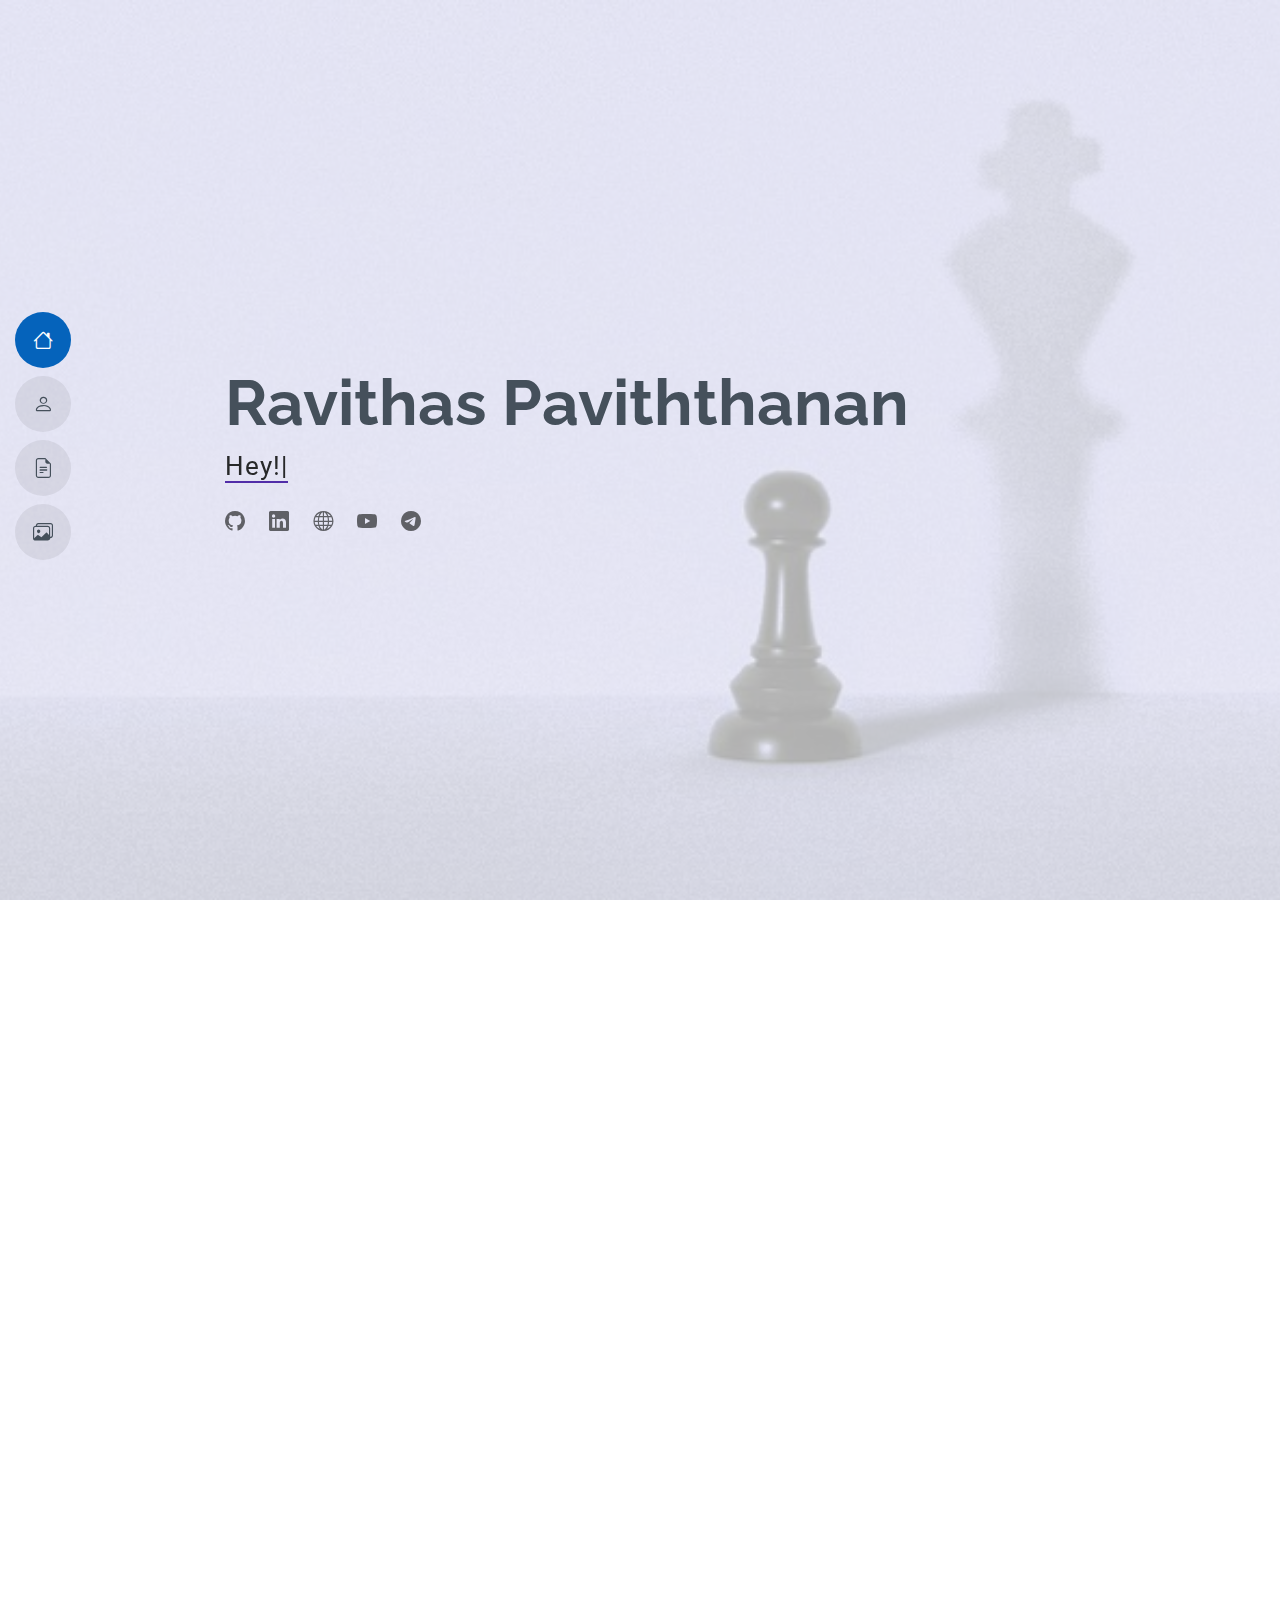
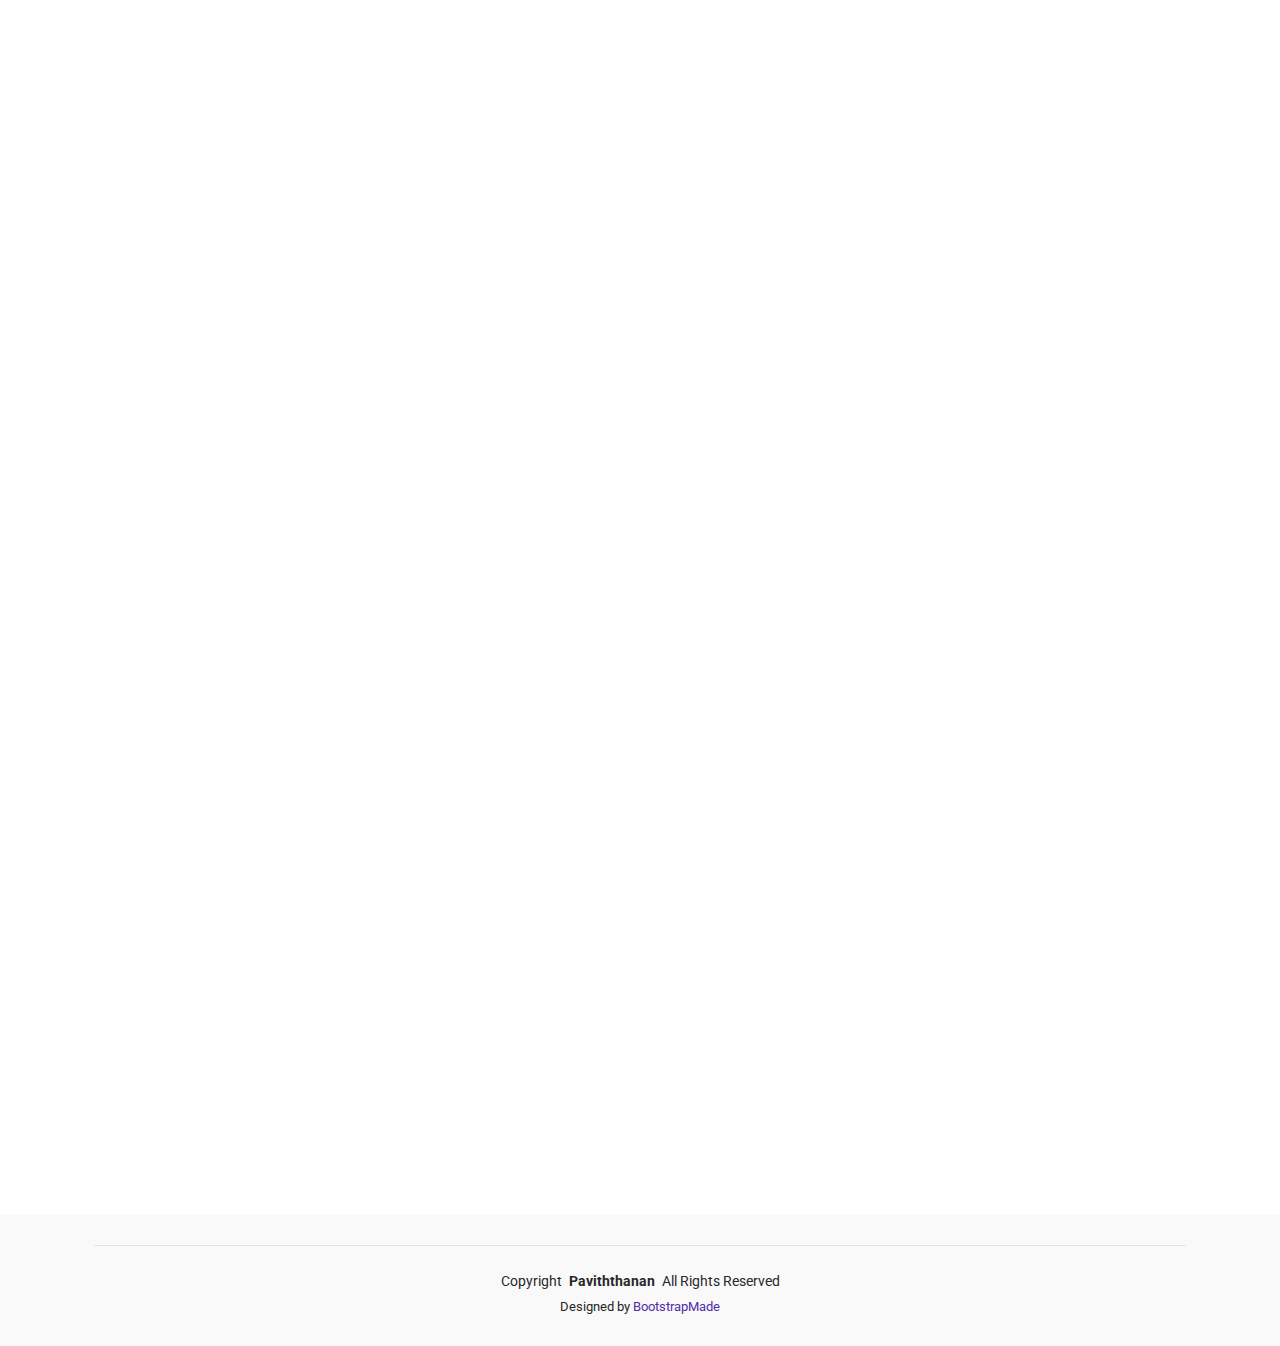
==== index.html @ c36a72f3 "added lazy loading" ====
<!DOCTYPE html>
<html lang="en">

<head>
  <meta charset="utf-8">
  <meta content="width=device-width, initial-scale=1.0" name="viewport">
  <title>MyResume</title>
  <meta content="" name="description">
  <meta content="" name="keywords">

  <!-- Favicons -->
  <link href="assets/img/favicon.png" rel="icon">
  <link href="assets/img/apple-touch-icon.png" rel="apple-touch-icon">

  <!-- Fonts -->
  <link href="https://fonts.googleapis.com" rel="preconnect">
  <link href="https://fonts.gstatic.com" rel="preconnect" crossorigin>
  <link href="https://fonts.googleapis.com/css2?family=Roboto:ital,wght@0,100;0,300;0,400;0,500;0,700;0,900;1,100;1,300;1,400;1,500;1,700;1,900&family=Poppins:ital,wght@0,100;0,200;0,300;0,400;0,500;0,600;0,700;0,800;0,900;1,100;1,200;1,300;1,400;1,500;1,600;1,700;1,800;1,900&family=Raleway:ital,wght@0,100;0,200;0,300;0,400;0,500;0,600;0,700;0,800;0,900;1,100;1,200;1,300;1,400;1,500;1,600;1,700;1,800;1,900&display=swap" rel="stylesheet">

  <!-- Vendor CSS Files -->
  <link href="assets/vendor/bootstrap/css/bootstrap.min.css" rel="stylesheet">
  <link href="assets/vendor/bootstrap-icons/bootstrap-icons.css" rel="stylesheet">
  <link href="assets/vendor/aos/aos.css" rel="stylesheet">
  <link href="assets/vendor/glightbox/css/glightbox.min.css" rel="stylesheet">
  <link href="assets/vendor/swiper/swiper-bundle.min.css" rel="stylesheet">

  <!-- Main CSS File -->
  <link href="assets/css/main.css" rel="stylesheet">

  <!-- =======================================================
  * Template Name: MyResume
  * Template URL: https://bootstrapmade.com/free-html-bootstrap-template-my-resume/
  * Updated: Jun 27 2024 with Bootstrap v5.3.3
  * Author: BootstrapMade.com
  * License: https://bootstrapmade.com/license/
  ======================================================== -->
</head>

<body class="index-page">

  <header id="header" class="header d-flex flex-column justify-content-center">

    <i class="header-toggle d-xl-none bi bi-list"></i>

    <nav id="navmenu" class="navmenu">
      <ul>
        <li><a href="#hero" class="active"><i class="bi bi-house navicon"></i><span>Home</span></a></li>
        <li><a href="#about"><i class="bi bi-person navicon"></i><span>About</span></a></li>
        <li><a href="#resume"><i class="bi bi-file-earmark-text navicon"></i><span>Resume</span></a></li>
        <li><a href="#portfolio"><i class="bi bi-images navicon"></i><span>Certificates</span></a></li>
      </ul>
    </nav>

  </header>

  <main class="main">

    <!-- Hero Section -->
    <section id="hero" class="hero section light-background">

      <img src="assets/img/hero-bg.jpg" alt="">

      <div class="container" data-aos="zoom-out">
        <div class="row justify-content-center">
          <div class="col-lg-9">
            <h2>Ravithas Paviththanan</h2>
            <p><span class="typed" data-typed-items="Hey!, You may know me as RKPAVI, I'm  Freelancer, I'm Fullstack Developer, I'm a dedicated Kali user, I enjoy reverse engineering"></span><span class="typed-cursor typed-cursor--blink" aria-hidden="true"></span></p>
            <div class="social-links">
              <a href="https://github.com/rekcah-pavi"><i class="bi bi-github"></i></a>
              <a href="https://www.linkedin.com/in/rkpavi"><i class="bi bi-linkedin"></i></a>
              <a href="https://www.cloudkp.com"><i class="bi bi-globe"></i></a>
              <a href="https://youtube.com/@rkpavi"><i class="bi bi-youtube"></i></a>
              <a href="https://rekcah05.t.me"><i class="bi bi-telegram"></i></a>
    
            </div>
          </div>
        </div>
      </div>

    </section><!-- /Hero Section -->

    <!-- About Section -->
    <section id="about" class="about section">

      <!-- Section Title -->
      <div class="container section-title" data-aos="fade-up">
        <h2>About</h2>
        <p>A current computer science and software engineering student eager to find an opportunity to work in a dynamic and challenging environment. Enthusiastic about improving and learning new skills, and motivated to contribute to the company's success and advancement in the software engineering industry.</p>
      </div><!-- End Section Title -->

      <div class="container" data-aos="fade-up" data-aos-delay="100">

        <div class="row gy-4 justify-content-center">
          
          <div class="col-lg-6 content">

           
            <div class="row">
              <div class="col-lg-6">
                <ul>
                  <li><i class="bi bi-chevron-right"></i> <strong>Email:</strong> <span>paviththanravi@gmail.com</span></li>
                  <li><i class="bi bi-chevron-right"></i> <strong>City:</strong> <span>Jaffna, Srilanka</span></li>
                </ul>
              </div>
              <div class="col-lg-6">
                <ul>
                  <li><i class="bi bi-chevron-right"></i> <strong>Status:</strong> <span>Undergraduate</span></li>
                  <li><i class="bi bi-chevron-right"></i> <strong>Freelance:</strong> <span>Available</span></li>
                </ul>
              </div>
            </div>
           
          </div>
        </div>

      </div>

    </section><!-- /About Section -->
    



    <!-- Skills Section -->
    <section id="skills" class="skills section">

      <!-- Section Title -->
      <div class="container section-title" data-aos="fade-up">
        <h2>Skills</h2>
      </div><!-- End Section Title -->

      <div class="container" data-aos="fade-up" data-aos-delay="100">

        <div class="row skills-content skills-animation">

          <div class="col-lg-6">

            <div class="progress">
              <span class="skill"><span>PYTHON</span> <i class="val">95%</i></span>
              <div class="progress-bar-wrap">
                <div class="progress-bar" role="progressbar" aria-valuenow="95" aria-valuemin="0" aria-valuemax="100"></div>
              </div>
            </div><!-- End Skills Item -->

            <div class="progress">
              <span class="skill"><span>JAVA</span> <i class="val">80%</i></span>
              <div class="progress-bar-wrap">
                <div class="progress-bar" role="progressbar" aria-valuenow="80" aria-valuemin="0" aria-valuemax="100"></div>
              </div>
            </div><!-- End Skills Item -->

            <div class="progress">
              <span class="skill"><span>BASH</span> <i class="val">85%</i></span>
              <div class="progress-bar-wrap">
                <div class="progress-bar" role="progressbar" aria-valuenow="85" aria-valuemin="0" aria-valuemax="100"></div>
              </div>
            </div><!-- End Skills Item -->

            <div class="progress">
              <span class="skill"><span>LUA</span> <i class="val">70%</i></span>
              <div class="progress-bar-wrap">
                <div class="progress-bar" role="progressbar" aria-valuenow="70" aria-valuemin="0" aria-valuemax="100"></div>
              </div>
            </div><!-- End Skills Item -->

            <div class="progress">
              <span class="skill"><span>C++</span> <i class="val">80%</i></span>
              <div class="progress-bar-wrap">
                <div class="progress-bar" role="progressbar" aria-valuenow="80" aria-valuemin="0" aria-valuemax="100"></div>
              </div>
            </div><!-- End Skills Item -->

            <div class="progress">
              <span class="skill"><span>C</span> <i class="val">75%</i></span>
              <div class="progress-bar-wrap">
                <div class="progress-bar" role="progressbar" aria-valuenow="75" aria-valuemin="0" aria-valuemax="100"></div>
              </div>
            </div><!-- End Skills Item -->

            <div class="progress">
              <span class="skill"><span>NODE JS</span> <i class="val">70%</i></span>
              <div class="progress-bar-wrap">
                <div class="progress-bar" role="progressbar" aria-valuenow="70" aria-valuemin="0" aria-valuemax="100"></div>
              </div>
            </div><!-- End Skills Item -->

            <div class="progress">
              <span class="skill"><span>SQL</span> <i class="val">85%</i></span>
              <div class="progress-bar-wrap">
                <div class="progress-bar" role="progressbar" aria-valuenow="85" aria-valuemin="0" aria-valuemax="100"></div>
              </div>
            </div><!-- End Skills Item -->

            

            

            

          </div>

          <div class="col-lg-6">


            <div class="progress">
              <span class="skill"><span>PHP</span> <i class="val">80%</i></span>
              <div class="progress-bar-wrap">
                <div class="progress-bar" role="progressbar" aria-valuenow="80" aria-valuemin="0" aria-valuemax="100"></div>
              </div>
            </div><!-- End Skills Item -->

            <div class="progress">
              <span class="skill"><span>JavaScript</span> <i class="val">80%</i></span>
              <div class="progress-bar-wrap">
                <div class="progress-bar" role="progressbar" aria-valuenow="80" aria-valuemin="0" aria-valuemax="100"></div>
              </div>
            </div><!-- End Skills Item -->

            <div class="progress">
              <span class="skill"><span>HTML</span> <i class="val">90%</i></span>
              <div class="progress-bar-wrap">
                <div class="progress-bar" role="progressbar" aria-valuenow="90" aria-valuemin="0" aria-valuemax="100"></div>
              </div>
            </div><!-- End Skills Item -->

            <div class="progress">
              <span class="skill"><span>CSS</span> <i class="val">90%</i></span>
              <div class="progress-bar-wrap">
                <div class="progress-bar" role="progressbar" aria-valuenow="90" aria-valuemin="0" aria-valuemax="100"></div>
              </div>
            </div><!-- End Skills Item -->

            <div class="progress">
              <span class="skill"><span>BOOTSTRAP</span> <i class="val">80%</i></span>
              <div class="progress-bar-wrap">
                <div class="progress-bar" role="progressbar" aria-valuenow="80" aria-valuemin="0" aria-valuemax="100"></div>
              </div>
            </div><!-- End Skills Item -->

            <div class="progress">
              <span class="skill"><span>JQUERY</span> <i class="val">80%</i></span>
              <div class="progress-bar-wrap">
                <div class="progress-bar" role="progressbar" aria-valuenow="80" aria-valuemin="0" aria-valuemax="100"></div>
              </div>
            </div><!-- End Skills Item -->

            <div class="progress">
              <span class="skill"><span>MONGODB</span> <i class="val">75%</i></span>
              <div class="progress-bar-wrap">
                <div class="progress-bar" role="progressbar" aria-valuenow="75" aria-valuemin="0" aria-valuemax="100"></div>
              </div>
            </div><!-- End Skills Item -->

            <div class="progress">
              <span class="skill"><span>LINUX</span> <i class="val">85%</i></span>
              <div class="progress-bar-wrap">
                <div class="progress-bar" role="progressbar" aria-valuenow="85" aria-valuemin="0" aria-valuemax="100"></div>
              </div>
            </div><!-- End Skills Item -->

          </div>

        </div>

      </div>

    </section><!-- /Skills Section -->

    <!-- Resume Section -->
    <section id="resume" class="resume section">

      <!-- Section Title -->
      <div class="container section-title" data-aos="fade-up">
        <h2>Resume</h2>
        
      </div><!-- End Section Title -->

      <div class="container">

        <div class="row">

          <div class="col-lg-6" data-aos="fade-up" data-aos-delay="100">
            

            <h3 class="resume-title">Education</h3>
            <div class="resume-item">
              <h4>
                <a href="#resume" >B.Sc(Hons) Computer Science and Software Engineering</a>
              </h4>
              <h5>2023 - Present</h5>
              <h5>SLIIT City Uni</h5>
              
            </div><!-- Edn Resume Item -->

            <div class="resume-item">
              <h4>
                <a href="#resume" >GCE Advanced Level</a>
              </h4>
              <h5>2018 - 2020</h5>
              <h5>J/Kokuvil Hindu College</h5>
              
            </div><!-- Edn Resume Item -->

            <div class="resume-item">
              <h4>
                <a href="#resume" >GCE Ordinary Level</a>
              </h4>
              
              <h5>2016 - 2018</h5>
              <h5>J/Kokuvil Hindu College</h5>
              
            </div><!-- Edn Resume Item -->

          </div>

          <div class="col-lg-6" data-aos="fade-up" data-aos-delay="200">
            <h3 class="resume-title">Project Experience </h3>

            <div class="resume-item">
              <h4>
                <a href="https://www.cloudkp.com/" target="_blank">A FREE CLOUD SERVICE WEBSITE</a>
              </h4>
              
          
              <ul>
                <li>A website for file storage and sharing with others.</li>
                <li>Developed a URL shortening service for easy sharing.</li>
                <li>Created a platform for storing and sharing text, similar to Pastebin.</li>
                <li>Utilized Google Blogger for the front end, Python Flask for the backend, and Telegram API for storage.</li>
              </ul>
            </div><!-- Edn Resume Item -->



            <div class="resume-item">
              <h4>
                <a href="https://github.com/rekcah-pavi/SriJuice" target="_blank">E-COMMERCE WEBSITE FOR JUICE SHOP</a>
              </h4>
              
          
              <ul>
                <li>Designed and developed the home page, including a welcome message and featured juice product showcases.</li>
                <li>Managed product display and management, allowing admins to add, edit, and delete products, and users to add products to their cart. </li>
                <li>Implemented user authentication and account management, enabling users to sign up, log in, update details, and view past orders.</li>
                <li>Directed shopping cart functionality and integrated email communication using an SMTP server.</li>
              </ul>
            </div><!-- Edn Resume Item -->

            <div class="resume-item">
              <h4>
                <a href="https://github.com/rekcah-pavi/ShipShape-OOP" target="_blank">INVENTORY MANAGEMENT JAVA SWING APPLICATION</a>
              </h4>
             
              <ul>
                <li>Managed customer orders, including adding, updating, and removing orders for repairs, repainting, and spare parts.</li>
                <li>Tracked and maintained customer information.</li>
                <li>Tracked suppliers and maintained contact information.</li>
                <li>Managed inventory, tracked stock levels, managed inventory items, and predicted low stock.</li>
              </ul>
            </div><!-- Edn Resume Item -->


            <div class="resume-item">
              <h4>
                <a href="https://github.com/rekcah-pavi?tab=repositories" target="_blank">OTHER PROJECTS</a>
              </h4>
             
              <ul>
                <li>Developed a login system using Python Flask and Lua.</li>
                <li>Created a YouTube video downloader website with Python Flask.</li>
                <li>Built a student management website.</li>
                <li>Designed a website using Bootstrap and jQuery.</li>
              </ul>
            </div><!-- Edn Resume Item -->

          </div>


          

        </div>

        </div>

      </div>

    </section><!-- /Resume Section -->

    <!-- Portfolio Section -->
    <section id="portfolio" class="portfolio section">

      <!-- Section Title -->
      <div class="container section-title" data-aos="fade-up">
        <h2>Certificates</h2>
        
      </div><!-- End Section Title -->

      <div class="container">

        <div class="isotope-layout" data-default-filter="*" data-layout="masonry" data-sort="original-order">

          <ul class="portfolio-filters isotope-filters" data-aos="fade-up" data-aos-delay="100">
      
            
            
          </ul><!-- End Portfolio Filters -->

          <div class="row gy-4 isotope-container" data-aos="fade-up" data-aos-delay="200">

            <div class="col-lg-4 col-md-6 portfolio-item isotope-item filter-app">
              <img src="assets/img/masonry-portfolio/masonry-portfolio-1.jpg" class="img-fluid" loading="lazy" alt="">
              <div class="portfolio-info">
                <h4>Problem Solving (basic)</h4>
                <a href="assets/img/masonry-portfolio/masonry-portfolio-1.jpg" title="Problem solving (baic)" data-gallery="portfolio-gallery-app" class="glightbox preview-link"><i class="bi bi-zoom-in"></i></a>
                <a href="https://www.hackerrank.com/certificates/8d11fb4edb97" title="More Details" class="details-link"><i class="bi bi-link-45deg"></i></a>
              </div>
            </div><!-- End Portfolio Item -->


            <div class="col-lg-4 col-md-6 portfolio-item isotope-item filter-app">
              <img src="assets/img/masonry-portfolio/masonry-portfolio-4.jpg" class="img-fluid" loading="lazy" alt="">
              <div class="portfolio-info">
                <h4>Python (basic)</h4>
                <a href="assets/img/masonry-portfolio/masonry-portfolio-4.jpg" title="Python (basic)" data-gallery="portfolio-gallery-app" class="glightbox preview-link"><i class="bi bi-zoom-in"></i></a>
                <a href="https://www.hackerrank.com/certificates/21eb95a56c3d" title="More Details" class="details-link"><i class="bi bi-link-45deg"></i></a>
              </div>
            </div><!-- End Portfolio Item -->


            <div class="col-lg-4 col-md-6 portfolio-item isotope-item filter-app">
              <img src="assets/img/masonry-portfolio/js.png" class="img-fluid" loading="lazy" alt="">
              <div class="portfolio-info">
                <h4>Java Script (basic)</h4>
                <a href="assets/img/masonry-portfolio/js.png" title="JavaScript (basic)" data-gallery="portfolio-gallery-app" class="glightbox preview-link"><i class="bi bi-zoom-in"></i></a>
                <a href="https://www.hackerrank.com/certificates/0f6fc01c7cf1" title="More Details" class="details-link"><i class="bi bi-link-45deg"></i></a>
              </div>
            </div><!-- End Portfolio Item -->


            <div class="col-lg-4 col-md-6 portfolio-item isotope-item filter-app">
              <img src="assets/img/masonry-portfolio/sw.png" class="img-fluid" loading="lazy" alt="">
              <div class="portfolio-info">
                <h4>Software Engineer Intern</h4>
                <a href="assets/img/masonry-portfolio/sw.png" title="Software Engineer Intern" data-gallery="portfolio-gallery-app" class="glightbox preview-link"><i class="bi bi-zoom-in"></i></a>
                <a href="https://www.hackerrank.com/certificates/753362907d22" title="More Details" class="details-link"><i class="bi bi-link-45deg"></i></a>
              </div>
            </div><!-- End Portfolio Item -->


            <div class="col-lg-4 col-md-6 portfolio-item isotope-item filter-app">
              <img src="assets/img/masonry-portfolio/sql.png" class="img-fluid" loading="lazy" alt="">
              <div class="portfolio-info">
                <h4>Sql (basic)</h4>
                <a href="assets/img/masonry-portfolio/sql.png" title="Sql (basic)" data-gallery="portfolio-gallery-app" class="glightbox preview-link"><i class="bi bi-zoom-in"></i></a>
                <a href="https://www.hackerrank.com/certificates/e2da92831ed5" title="More Details" class="details-link"><i class="bi bi-link-45deg"></i></a>
              </div>
            </div><!-- End Portfolio Item -->

            <div class="col-lg-4 col-md-6 portfolio-item isotope-item filter-app">
              <img src="assets/img/masonry-portfolio/css.png" class="img-fluid" loading="lazy" alt="">
              <div class="portfolio-info">
                <h4>Css (basic)</h4>
                <a href="assets/img/masonry-portfolio/css.png" title="Css (basic)" data-gallery="portfolio-gallery-app" class="glightbox preview-link"><i class="bi bi-zoom-in"></i></a>
                <a href="https://www.hackerrank.com/certificates/2d655ee8c111" title="More Details" class="details-link"><i class="bi bi-link-45deg"></i></a>
              </div>
            </div><!-- End Portfolio Item -->

            <div class="col-lg-4 col-md-6 portfolio-item isotope-item filter-app">
              <img src="assets/img/masonry-portfolio/java.png" class="img-fluid" loading="lazy" alt="">
              <div class="portfolio-info">
                <h4>Java (basic)</h4>
                <a href="assets/img/masonry-portfolio/java.png" title="Java (basic)" data-gallery="portfolio-gallery-app" class="glightbox preview-link"><i class="bi bi-zoom-in"></i></a>
                <a href="https://www.hackerrank.com/certificates/bb8ee2955b0b" title="More Details" class="details-link"><i class="bi bi-link-45deg"></i></a>
              </div>
            </div><!-- End Portfolio Item -->

            

            

            
          </div><!-- End Portfolio Container -->

        </div>

      </div>

    </section><!-- /Portfolio Section -->


  

  

  </main>

  <footer id="footer" class="footer position-relative light-background">
    <div class="container">
     
      <div class="container">
        <div class="copyright">
          <span>Copyright</span> <strong class="px-1 sitename">Paviththanan</strong> <span>All Rights Reserved</span>
        </div>
        <div class="credits">
          <!-- All the links in the footer should remain intact. -->
          <!-- You can delete the links only if you've purchased the pro version. -->
          <!-- Licensing information: https://bootstrapmade.com/license/ -->
          <!-- Purchase the pro version with working PHP/AJAX contact form: [buy-url] -->
          Designed by <a href="https://bootstrapmade.com/">BootstrapMade</a>
        </div>
      </div>
    </div>
  </footer>

  <!-- Scroll Top -->
  <a href="#" id="scroll-top" class="scroll-top d-flex align-items-center justify-content-center"><i class="bi bi-arrow-up-short"></i></a>

  <!-- Preloader -->
  <div id="preloader"></div>

  <!-- Vendor JS Files -->
  <script src="assets/vendor/bootstrap/js/bootstrap.bundle.min.js"></script>
  <script src="assets/vendor/php-email-form/validate.js"></script>
  <script src="assets/vendor/aos/aos.js"></script>
  <script src="assets/vendor/typed.js/typed.umd.js"></script>
  <script src="assets/vendor/purecounter/purecounter_vanilla.js"></script>
  <script src="assets/vendor/waypoints/noframework.waypoints.js"></script>
  <script src="assets/vendor/glightbox/js/glightbox.min.js"></script>
  <script src="assets/vendor/imagesloaded/imagesloaded.pkgd.min.js"></script>
  <script src="assets/vendor/isotope-layout/isotope.pkgd.min.js"></script>
  <script src="assets/vendor/swiper/swiper-bundle.min.js"></script>

  <!-- Main JS File -->
  <script src="assets/js/main.js"></script>

</body>

</html>
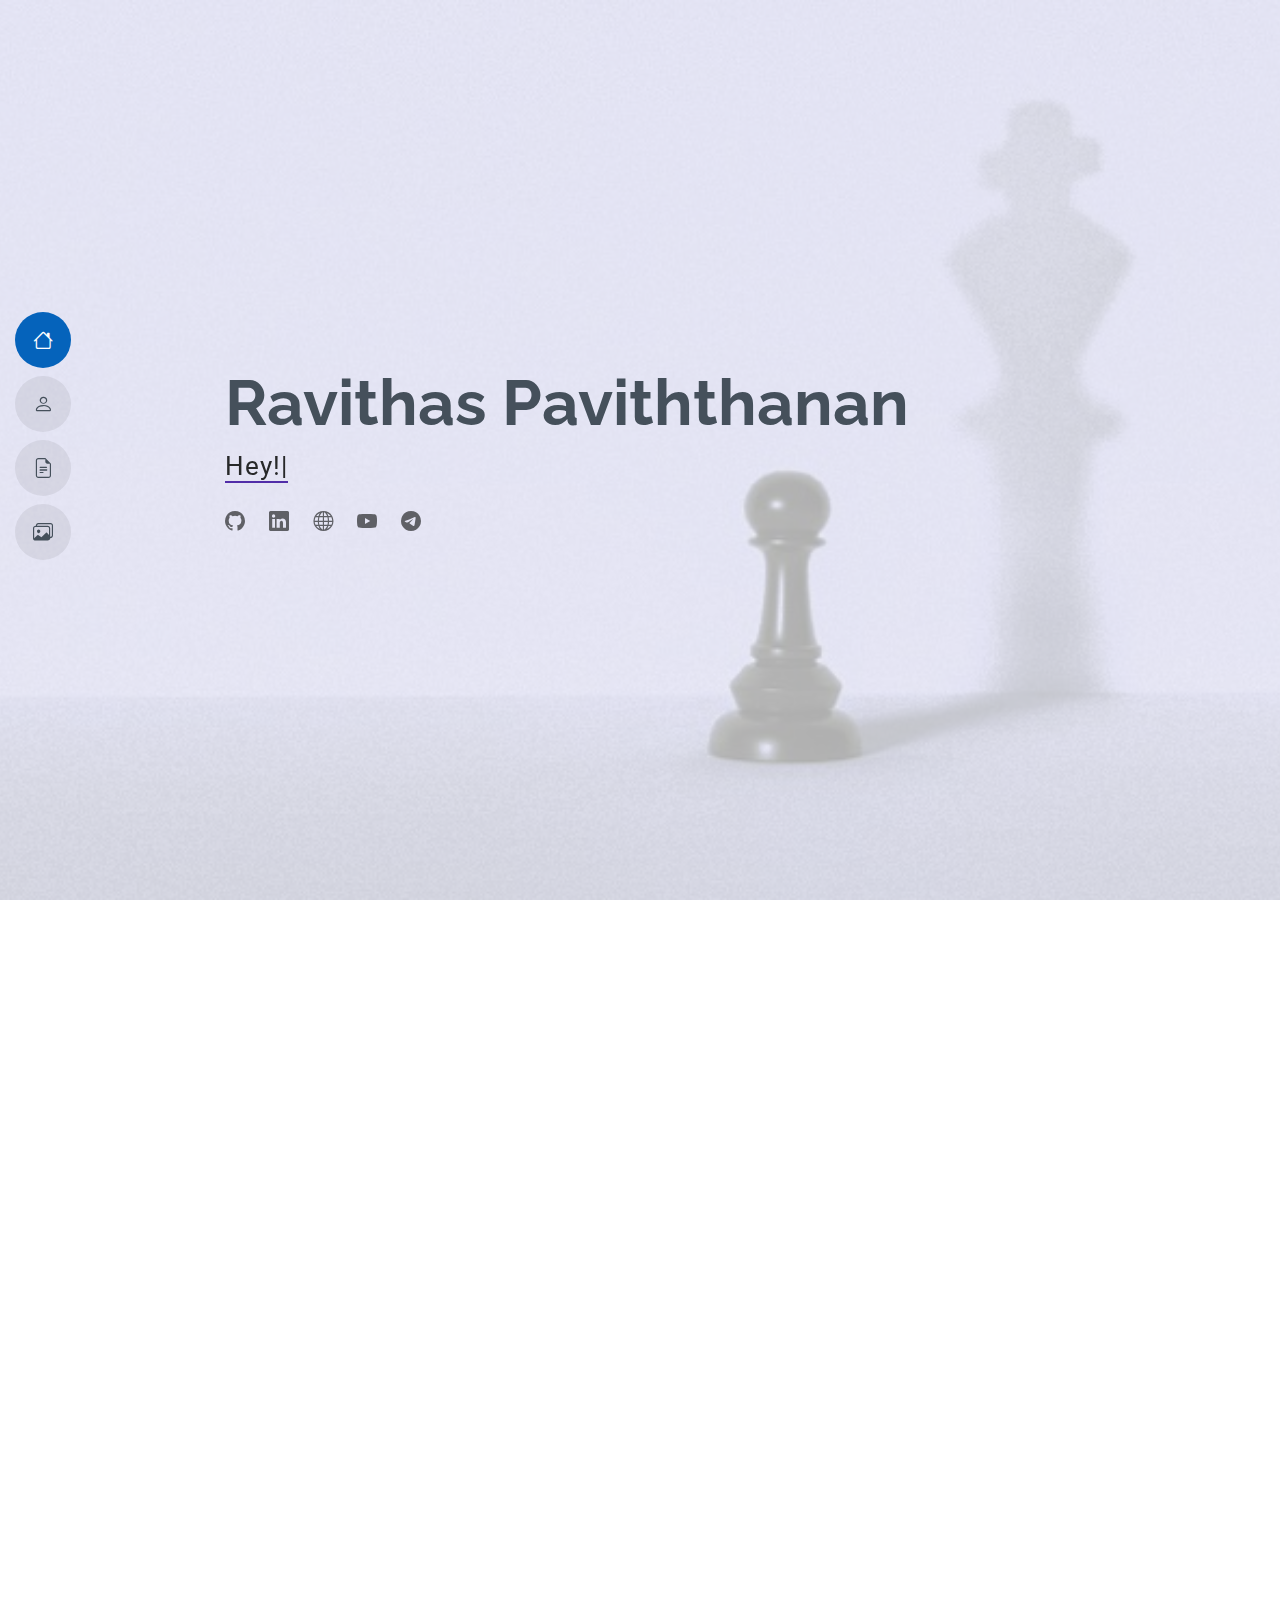
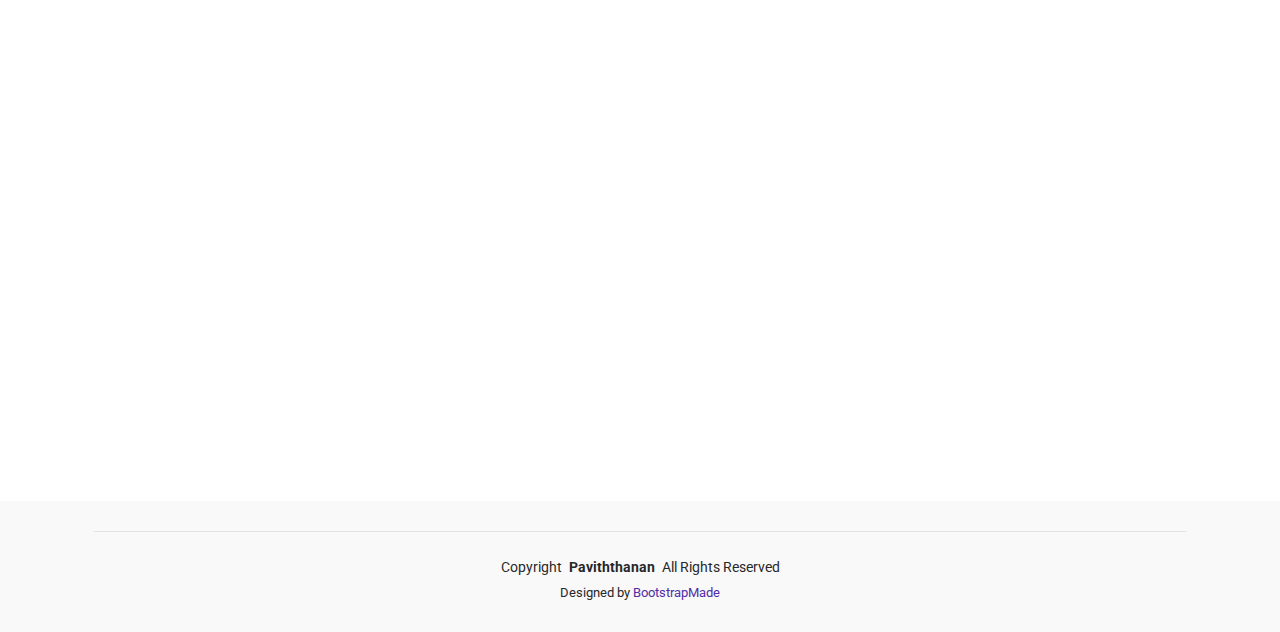
==== commit 9daf093b: "fx" ====
--- a/index.html
+++ b/index.html
@@ -405,72 +405,67 @@
           </ul><!-- End Portfolio Filters -->
 
           <div class="row gy-4 isotope-container" data-aos="fade-up" data-aos-delay="200">
-
-            <div class="col-lg-4 col-md-6 portfolio-item isotope-item filter-app">
-              <img src="assets/img/masonry-portfolio/masonry-portfolio-1.jpg" class="img-fluid" loading="lazy" alt="">
-              <div class="portfolio-info">
-                <h4>Problem Solving (basic)</h4>
-                <a href="assets/img/masonry-portfolio/masonry-portfolio-1.jpg" title="Problem solving (baic)" data-gallery="portfolio-gallery-app" class="glightbox preview-link"><i class="bi bi-zoom-in"></i></a>
-                <a href="https://www.hackerrank.com/certificates/8d11fb4edb97" title="More Details" class="details-link"><i class="bi bi-link-45deg"></i></a>
-              </div>
-            </div><!-- End Portfolio Item -->
-
-
-            <div class="col-lg-4 col-md-6 portfolio-item isotope-item filter-app">
-              <img src="assets/img/masonry-portfolio/masonry-portfolio-4.jpg" class="img-fluid" loading="lazy" alt="">
-              <div class="portfolio-info">
-                <h4>Python (basic)</h4>
-                <a href="assets/img/masonry-portfolio/masonry-portfolio-4.jpg" title="Python (basic)" data-gallery="portfolio-gallery-app" class="glightbox preview-link"><i class="bi bi-zoom-in"></i></a>
-                <a href="https://www.hackerrank.com/certificates/21eb95a56c3d" title="More Details" class="details-link"><i class="bi bi-link-45deg"></i></a>
-              </div>
-            </div><!-- End Portfolio Item -->
-
-
-            <div class="col-lg-4 col-md-6 portfolio-item isotope-item filter-app">
-              <img src="assets/img/masonry-portfolio/js.png" class="img-fluid" loading="lazy" alt="">
-              <div class="portfolio-info">
-                <h4>Java Script (basic)</h4>
-                <a href="assets/img/masonry-portfolio/js.png" title="JavaScript (basic)" data-gallery="portfolio-gallery-app" class="glightbox preview-link"><i class="bi bi-zoom-in"></i></a>
-                <a href="https://www.hackerrank.com/certificates/0f6fc01c7cf1" title="More Details" class="details-link"><i class="bi bi-link-45deg"></i></a>
-              </div>
-            </div><!-- End Portfolio Item -->
-
-
-            <div class="col-lg-4 col-md-6 portfolio-item isotope-item filter-app">
-              <img src="assets/img/masonry-portfolio/sw.png" class="img-fluid" loading="lazy" alt="">
-              <div class="portfolio-info">
-                <h4>Software Engineer Intern</h4>
-                <a href="assets/img/masonry-portfolio/sw.png" title="Software Engineer Intern" data-gallery="portfolio-gallery-app" class="glightbox preview-link"><i class="bi bi-zoom-in"></i></a>
-                <a href="https://www.hackerrank.com/certificates/753362907d22" title="More Details" class="details-link"><i class="bi bi-link-45deg"></i></a>
-              </div>
-            </div><!-- End Portfolio Item -->
-
-
-            <div class="col-lg-4 col-md-6 portfolio-item isotope-item filter-app">
-              <img src="assets/img/masonry-portfolio/sql.png" class="img-fluid" loading="lazy" alt="">
-              <div class="portfolio-info">
-                <h4>Sql (basic)</h4>
-                <a href="assets/img/masonry-portfolio/sql.png" title="Sql (basic)" data-gallery="portfolio-gallery-app" class="glightbox preview-link"><i class="bi bi-zoom-in"></i></a>
-                <a href="https://www.hackerrank.com/certificates/e2da92831ed5" title="More Details" class="details-link"><i class="bi bi-link-45deg"></i></a>
-              </div>
-            </div><!-- End Portfolio Item -->
-
-            <div class="col-lg-4 col-md-6 portfolio-item isotope-item filter-app">
-              <img src="assets/img/masonry-portfolio/css.png" class="img-fluid" loading="lazy" alt="">
-              <div class="portfolio-info">
-                <h4>Css (basic)</h4>
-                <a href="assets/img/masonry-portfolio/css.png" title="Css (basic)" data-gallery="portfolio-gallery-app" class="glightbox preview-link"><i class="bi bi-zoom-in"></i></a>
-                <a href="https://www.hackerrank.com/certificates/2d655ee8c111" title="More Details" class="details-link"><i class="bi bi-link-45deg"></i></a>
-              </div>
-            </div><!-- End Portfolio Item -->
-
-            <div class="col-lg-4 col-md-6 portfolio-item isotope-item filter-app">
-              <img src="assets/img/masonry-portfolio/java.png" class="img-fluid" loading="lazy" alt="">
-              <div class="portfolio-info">
-                <h4>Java (basic)</h4>
-                <a href="assets/img/masonry-portfolio/java.png" title="Java (basic)" data-gallery="portfolio-gallery-app" class="glightbox preview-link"><i class="bi bi-zoom-in"></i></a>
-                <a href="https://www.hackerrank.com/certificates/bb8ee2955b0b" title="More Details" class="details-link"><i class="bi bi-link-45deg"></i></a>
-              </div>
+            <div class="col-lg-4 col-md-6 portfolio-item isotope-item filter-app">
+                <img src="https://via.placeholder.com/400x300" data-src="assets/img/masonry-portfolio/masonry-portfolio-1.jpg" class="img-fluid placeholder" loading="lazy" alt="">
+                <div class="portfolio-info">
+                    <h4>Problem Solving (basic)</h4>
+                    <a href="assets/img/masonry-portfolio/masonry-portfolio-1.jpg" title="Problem solving (basic)" data-gallery="portfolio-gallery-app" class="glightbox preview-link"><i class="bi bi-zoom-in"></i></a>
+                    <a href="https://www.hackerrank.com/certificates/8d11fb4edb97" title="More Details" class="details-link"><i class="bi bi-link-45deg"></i></a>
+                </div>
+            </div><!-- End Portfolio Item -->
+    
+            <div class="col-lg-4 col-md-6 portfolio-item isotope-item filter-app">
+                <img src="https://via.placeholder.com/400x300" data-src="assets/img/masonry-portfolio/masonry-portfolio-4.jpg" class="img-fluid placeholder" loading="lazy" alt="">
+                <div class="portfolio-info">
+                    <h4>Python (basic)</h4>
+                    <a href="assets/img/masonry-portfolio/masonry-portfolio-4.jpg" title="Python (basic)" data-gallery="portfolio-gallery-app" class="glightbox preview-link"><i class="bi bi-zoom-in"></i></a>
+                    <a href="https://www.hackerrank.com/certificates/21eb95a56c3d" title="More Details" class="details-link"><i class="bi bi-link-45deg"></i></a>
+                </div>
+            </div><!-- End Portfolio Item -->
+    
+            <div class="col-lg-4 col-md-6 portfolio-item isotope-item filter-app">
+                <img src="https://via.placeholder.com/400x300" data-src="assets/img/masonry-portfolio/js.png" class="img-fluid placeholder" loading="lazy" alt="">
+                <div class="portfolio-info">
+                    <h4>Java Script (basic)</h4>
+                    <a href="assets/img/masonry-portfolio/js.png" title="JavaScript (basic)" data-gallery="portfolio-gallery-app" class="glightbox preview-link"><i class="bi bi-zoom-in"></i></a>
+                    <a href="https://www.hackerrank.com/certificates/0f6fc01c7cf1" title="More Details" class="details-link"><i class="bi bi-link-45deg"></i></a>
+                </div>
+            </div><!-- End Portfolio Item -->
+    
+            <div class="col-lg-4 col-md-6 portfolio-item isotope-item filter-app">
+                <img src="https://via.placeholder.com/400x300" data-src="assets/img/masonry-portfolio/sw.png" class="img-fluid placeholder" loading="lazy" alt="">
+                <div class="portfolio-info">
+                    <h4>Software Engineer Intern</h4>
+                    <a href="assets/img/masonry-portfolio/sw.png" title="Software Engineer Intern" data-gallery="portfolio-gallery-app" class="glightbox preview-link"><i class="bi bi-zoom-in"></i></a>
+                    <a href="https://www.hackerrank.com/certificates/753362907d22" title="More Details" class="details-link"><i class="bi bi-link-45deg"></i></a>
+                </div>
+            </div><!-- End Portfolio Item -->
+    
+            <div class="col-lg-4 col-md-6 portfolio-item isotope-item filter-app">
+                <img src="https://via.placeholder.com/400x300" data-src="assets/img/masonry-portfolio/sql.png" class="img-fluid placeholder" loading="lazy" alt="">
+                <div class="portfolio-info">
+                    <h4>Sql (basic)</h4>
+                    <a href="assets/img/masonry-portfolio/sql.png" title="Sql (basic)" data-gallery="portfolio-gallery-app" class="glightbox preview-link"><i class="bi bi-zoom-in"></i></a>
+                    <a href="https://www.hackerrank.com/certificates/e2da92831ed5" title="More Details" class="details-link"><i class="bi bi-link-45deg"></i></a>
+                </div>
+            </div><!-- End Portfolio Item -->
+    
+            <div class="col-lg-4 col-md-6 portfolio-item isotope-item filter-app">
+                <img src="https://via.placeholder.com/400x300" data-src="assets/img/masonry-portfolio/css.png" class="img-fluid placeholder" loading="lazy" alt="">
+                <div class="portfolio-info">
+                    <h4>Css (basic)</h4>
+                    <a href="assets/img/masonry-portfolio/css.png" title="Css (basic)" data-gallery="portfolio-gallery-app" class="glightbox preview-link"><i class="bi bi-zoom-in"></i></a>
+                    <a href="https://www.hackerrank.com/certificates/2d655ee8c111" title="More Details" class="details-link"><i class="bi bi-link-45deg"></i></a>
+                </div>
+            </div><!-- End Portfolio Item -->
+    
+            <div class="col-lg-4 col-md-6 portfolio-item isotope-item filter-app">
+                <img src="https://via.placeholder.com/400x300" data-src="assets/img/masonry-portfolio/java.png" class="img-fluid placeholder" loading="lazy" alt="">
+                <div class="portfolio-info">
+                    <h4>Java (basic)</h4>
+                    <a href="assets/img/masonry-portfolio/java.png" title="Java (basic)" data-gallery="portfolio-gallery-app" class="glightbox preview-link"><i class="bi bi-zoom-in"></i></a>
+                    <a href="https://www.hackerrank.com/certificates/bb8ee2955b0b" title="More Details" class="details-link"><i class="bi bi-link-45deg"></i></a>
+                </div>
             </div><!-- End Portfolio Item -->
 
             
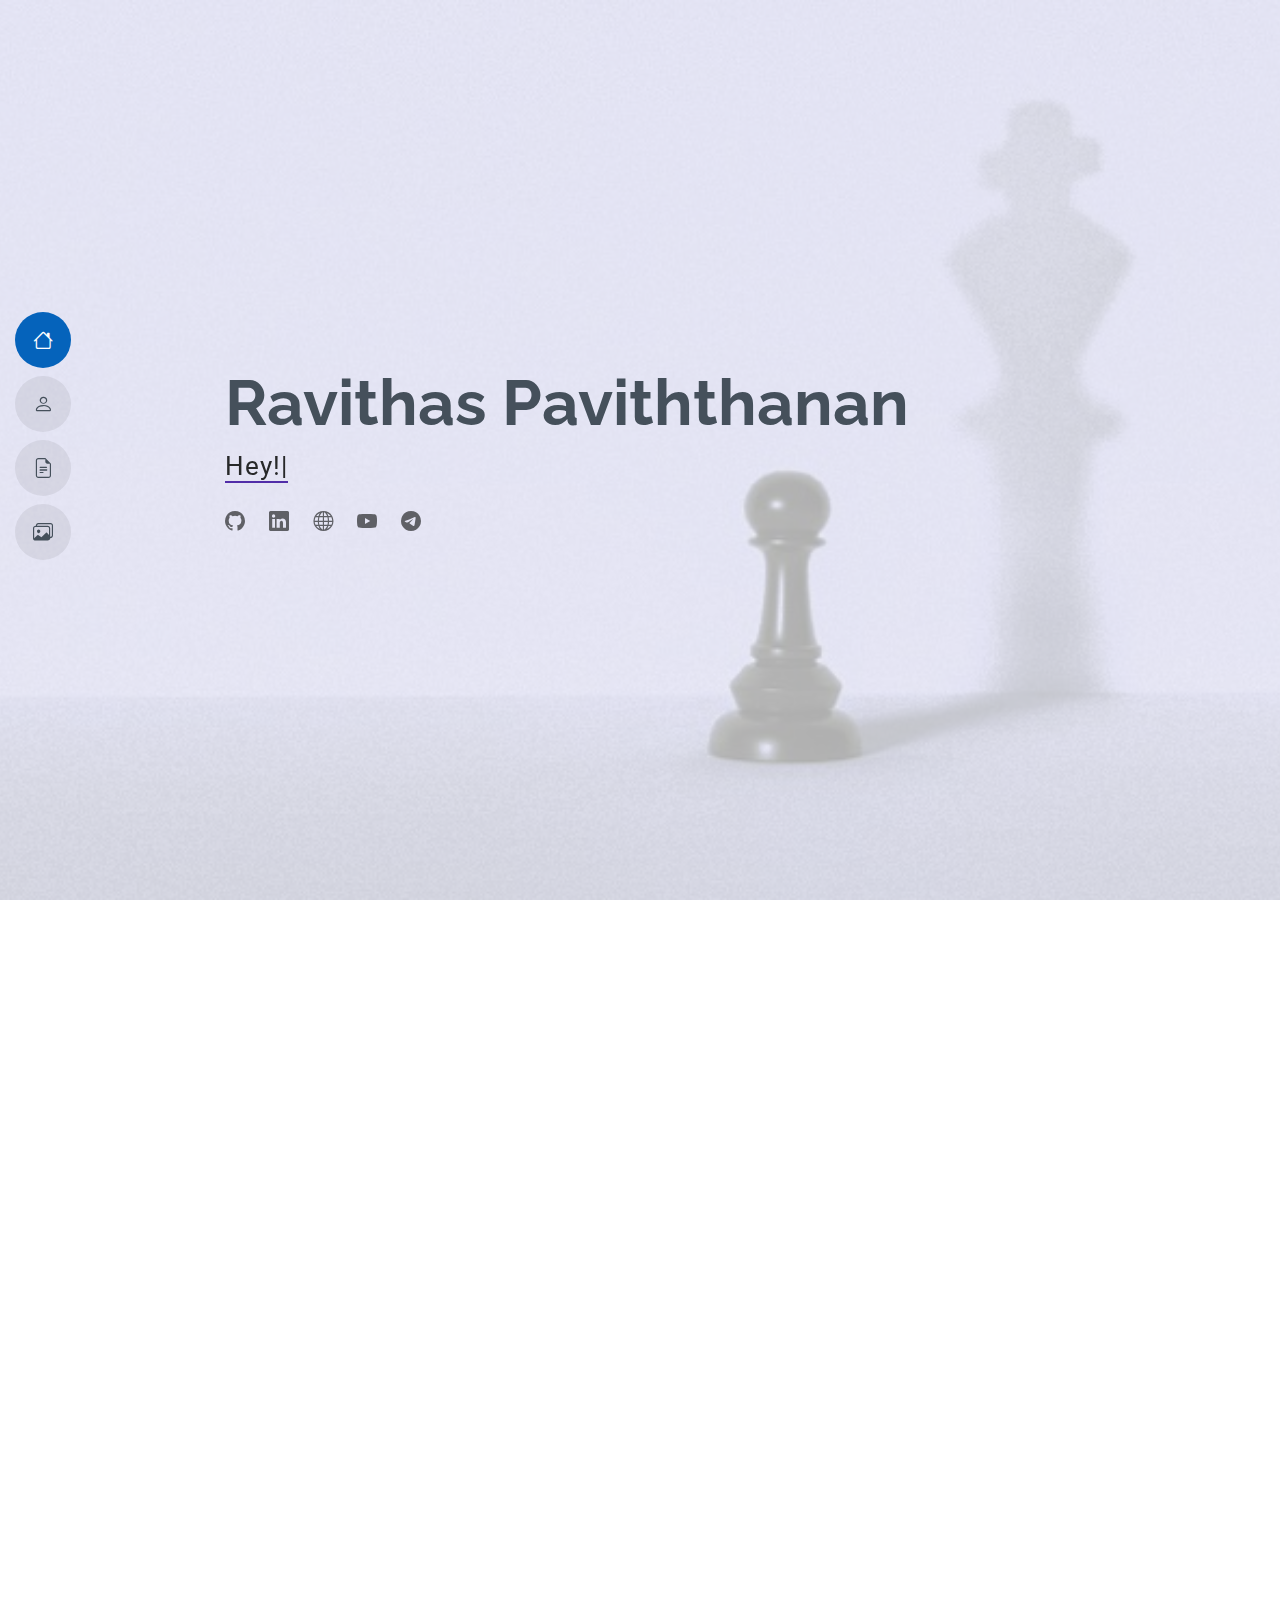
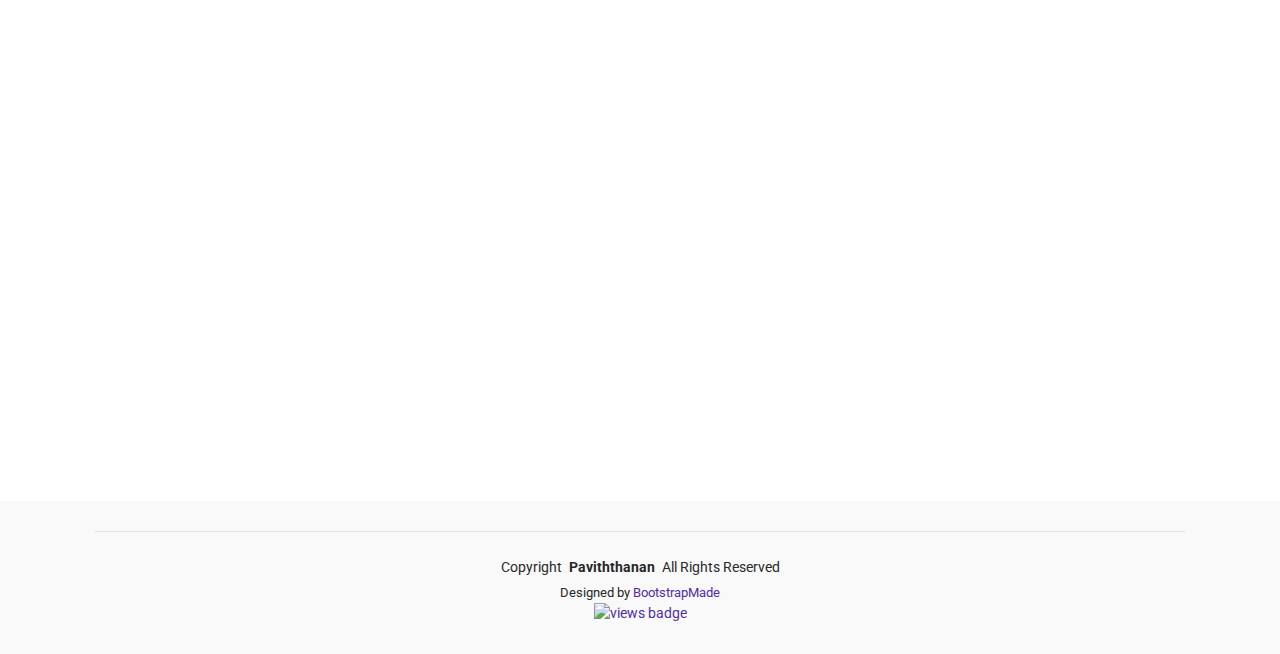
==== commit 5ee6f48f: "ac" ====
--- a/index.html
+++ b/index.html
@@ -502,6 +502,10 @@
           <!-- Purchase the pro version with working PHP/AJAX contact form: [buy-url] -->
           Designed by <a href="https://bootstrapmade.com/">BootstrapMade</a>
         </div>
+        <a href="#">
+          <img src="https://hits.seeyoufarm.com/api/count/incr/badge.svg?url=https://pavi.is-a.dev&count_bg=%2379C83D&title_bg=%23555555&icon=&icon_color=%23E7E7E7&title=views&edge_flat=false" alt="views badge">
+      </a>
+      
       </div>
     </div>
   </footer>
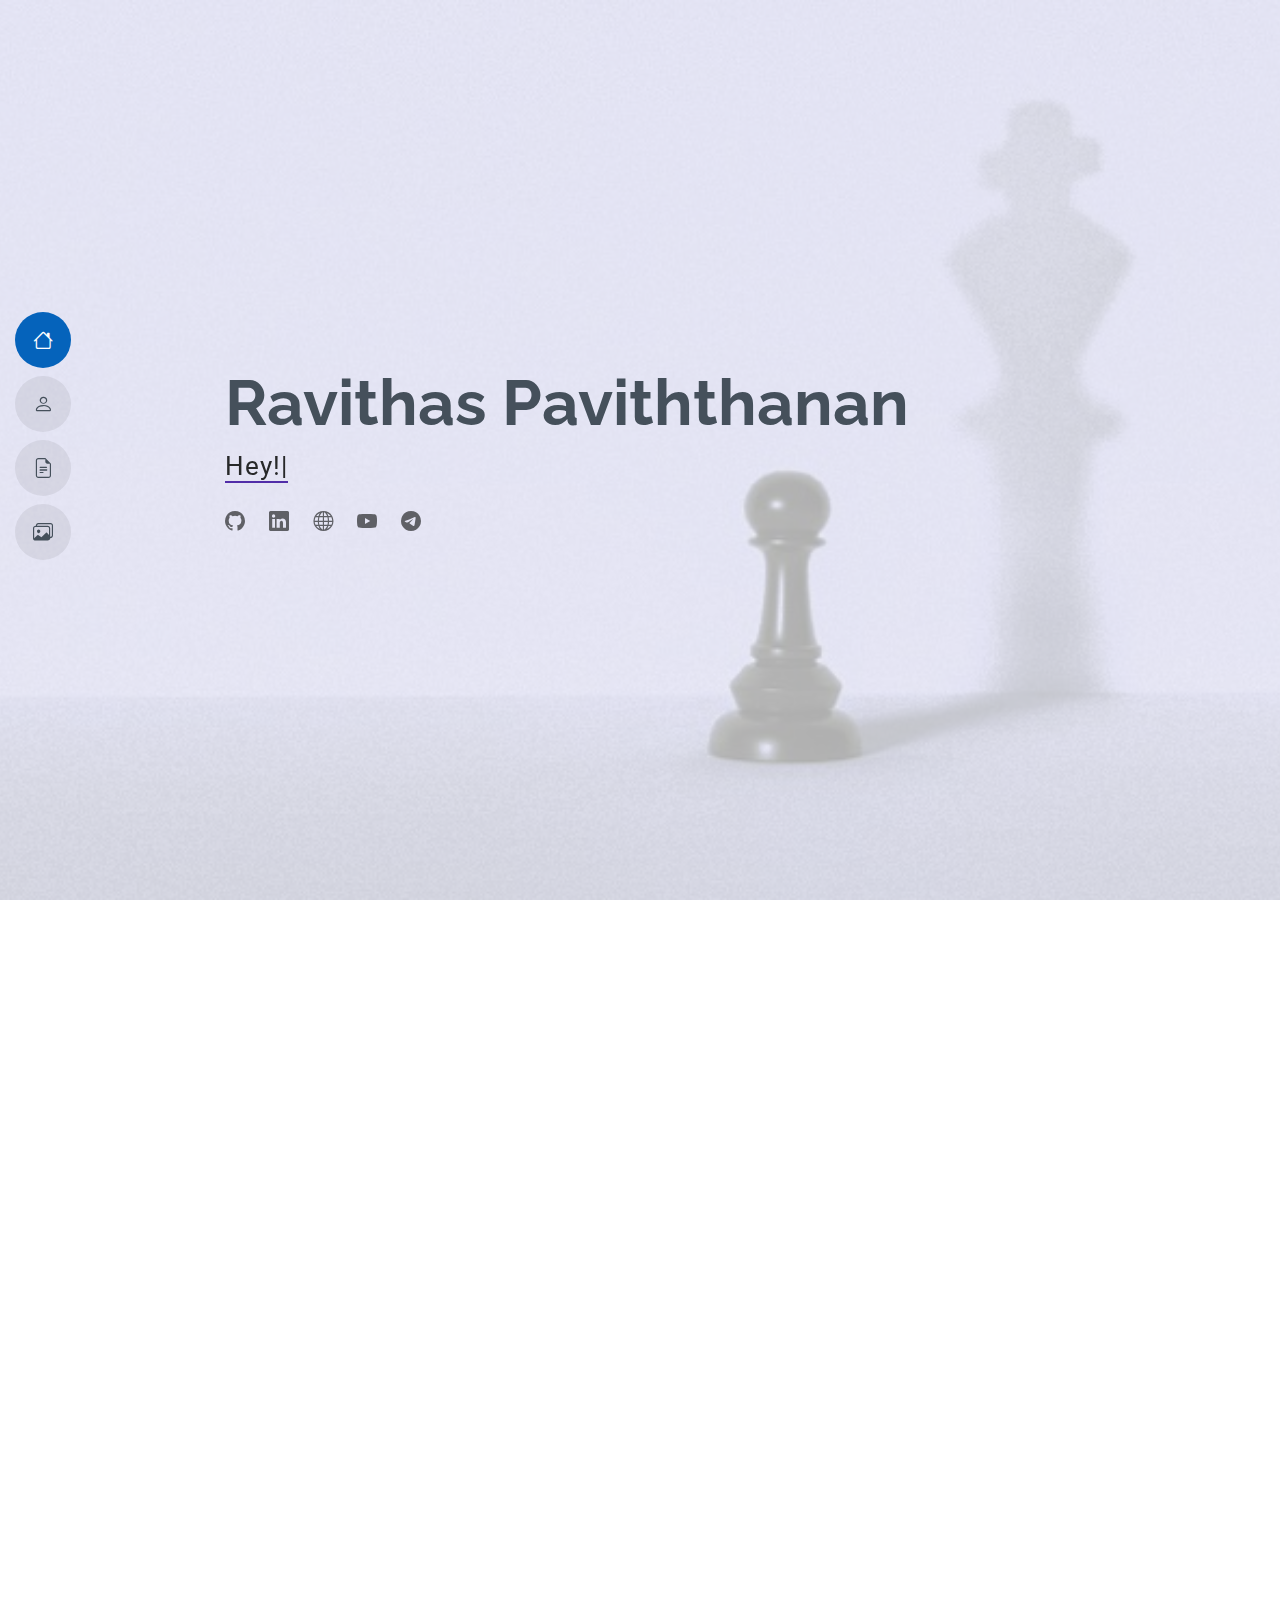
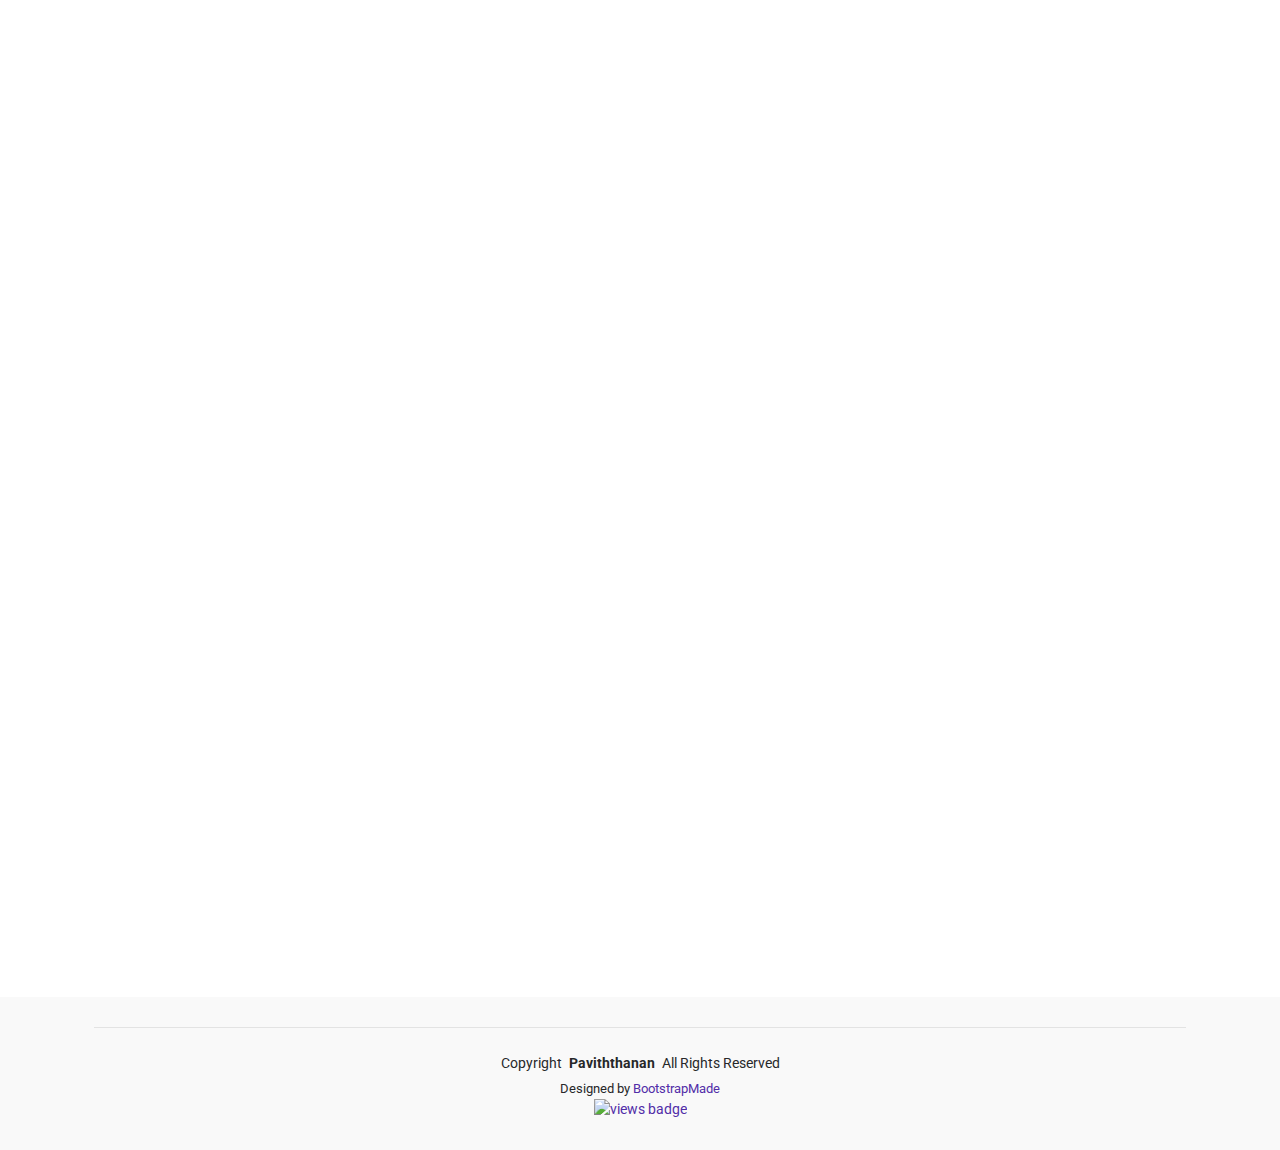
==== commit 3ea15a32: "." ====
--- a/index.html
+++ b/index.html
@@ -85,7 +85,9 @@
       <!-- Section Title -->
       <div class="container section-title" data-aos="fade-up">
         <h2>About</h2>
-        <p>A current computer science and software engineering student eager to find an opportunity to work in a dynamic and challenging environment. Enthusiastic about improving and learning new skills, and motivated to contribute to the company's success and advancement in the software engineering industry.</p>
+        <p>
+          With a strong interest in Python, I have developed a variety of projects, including Flask backend websites, Python Telegram bots, and Kivy mobile applications. My skill set also extends to creating Java applications, Android Studio projects, Bootstrap and jQuery applications, and e-commerce websites. Additionally, I have experience in building student management systems and have developed a mobile app using Lua. I'm well-versed in Linux, experienced in SQL and MongoDB, and have a strong interest in reverse engineering.
+        </p>
       </div><!-- End Section Title -->
 
       <div class="container" data-aos="fade-up" data-aos-delay="100">
@@ -190,6 +192,13 @@
               </div>
             </div><!-- End Skills Item -->
 
+            <div class="progress">
+              <span class="skill"><span>ANDROID STUDIO </span> <i class="val">85%</i></span>
+              <div class="progress-bar-wrap">
+                <div class="progress-bar" role="progressbar" aria-valuenow="85" aria-valuemin="0" aria-valuemax="100"></div>
+              </div>
+            </div><!-- End Skills Item -->
+
             
 
             
@@ -256,6 +265,8 @@
                 <div class="progress-bar" role="progressbar" aria-valuenow="85" aria-valuemin="0" aria-valuemax="100"></div>
               </div>
             </div><!-- End Skills Item -->
+
+            
 
           </div>
 
@@ -330,6 +341,21 @@
             </div><!-- Edn Resume Item -->
 
 
+            <div class="resume-item">
+              <h4>
+                <a href="https://github.com/rekcah-pavi/PocketAi" target="_blank">POCKET AI ANDROID APP</a>
+              </h4>
+              
+              
+              <ul>
+                <li>Designed and implemented a user-friendly interface using RecyclerView and Fragments.</li>
+                <li>Integrated Firebase for user authentication and backend storage. </li>
+                <li>Connected with external REST APIs to enable AI functionalities.</li>
+                <li>Included features like login/registration, profile management, and seamless navigation.</li>
+              </ul>
+            </div><!-- Edn Resume Item -->
+
+
 
             <div class="resume-item">
               <h4>
@@ -406,6 +432,26 @@
 
           <div class="row gy-4 isotope-container" data-aos="fade-up" data-aos-delay="200">
             <div class="col-lg-4 col-md-6 portfolio-item isotope-item filter-app">
+              <img src="https://via.placeholder.com/400x300" width="1600" height="1200" data-src="assets/img/masonry-portfolio/SLIIT.png" class="img-fluid placeholder" loading="lazy" alt="">
+              <div class="portfolio-info">
+                  <h4>Software Engineer Intern</h4>
+                  <a href="assets/img/masonry-portfolio/SLIIT.jpeg" title="Dean's List" data-gallery="portfolio-gallery-app" class="glightbox preview-link"><i class="bi bi-zoom-in"></i></a>
+                  <a href="https://sliitcityuni.lk/" title="More Details" class="details-link"><i class="bi bi-link-45deg"></i></a>
+              </div>
+            </div><!-- End Portfolio Item -->
+
+
+            <div class="col-lg-4 col-md-6 portfolio-item isotope-item filter-app">
+              <img src="https://via.placeholder.com/400x300" data-src="assets/img/masonry-portfolio/sw.png" class="img-fluid placeholder" loading="lazy" alt="">
+              <div class="portfolio-info">
+                  <h4>Software Engineer Intern</h4>
+                  <a href="assets/img/masonry-portfolio/sw.png" title="Software Engineer Intern" data-gallery="portfolio-gallery-app" class="glightbox preview-link"><i class="bi bi-zoom-in"></i></a>
+                  <a href="https://www.hackerrank.com/certificates/753362907d22" title="More Details" class="details-link"><i class="bi bi-link-45deg"></i></a>
+              </div>
+            </div><!-- End Portfolio Item -->
+
+
+            <div class="col-lg-4 col-md-6 portfolio-item isotope-item filter-app">
                 <img src="https://via.placeholder.com/400x300" data-src="assets/img/masonry-portfolio/masonry-portfolio-1.jpg" class="img-fluid placeholder" loading="lazy" alt="">
                 <div class="portfolio-info">
                     <h4>Problem Solving (basic)</h4>
@@ -432,14 +478,7 @@
                 </div>
             </div><!-- End Portfolio Item -->
     
-            <div class="col-lg-4 col-md-6 portfolio-item isotope-item filter-app">
-                <img src="https://via.placeholder.com/400x300" data-src="assets/img/masonry-portfolio/sw.png" class="img-fluid placeholder" loading="lazy" alt="">
-                <div class="portfolio-info">
-                    <h4>Software Engineer Intern</h4>
-                    <a href="assets/img/masonry-portfolio/sw.png" title="Software Engineer Intern" data-gallery="portfolio-gallery-app" class="glightbox preview-link"><i class="bi bi-zoom-in"></i></a>
-                    <a href="https://www.hackerrank.com/certificates/753362907d22" title="More Details" class="details-link"><i class="bi bi-link-45deg"></i></a>
-                </div>
-            </div><!-- End Portfolio Item -->
+            
     
             <div class="col-lg-4 col-md-6 portfolio-item isotope-item filter-app">
                 <img src="https://via.placeholder.com/400x300" data-src="assets/img/masonry-portfolio/sql.png" class="img-fluid placeholder" loading="lazy" alt="">
